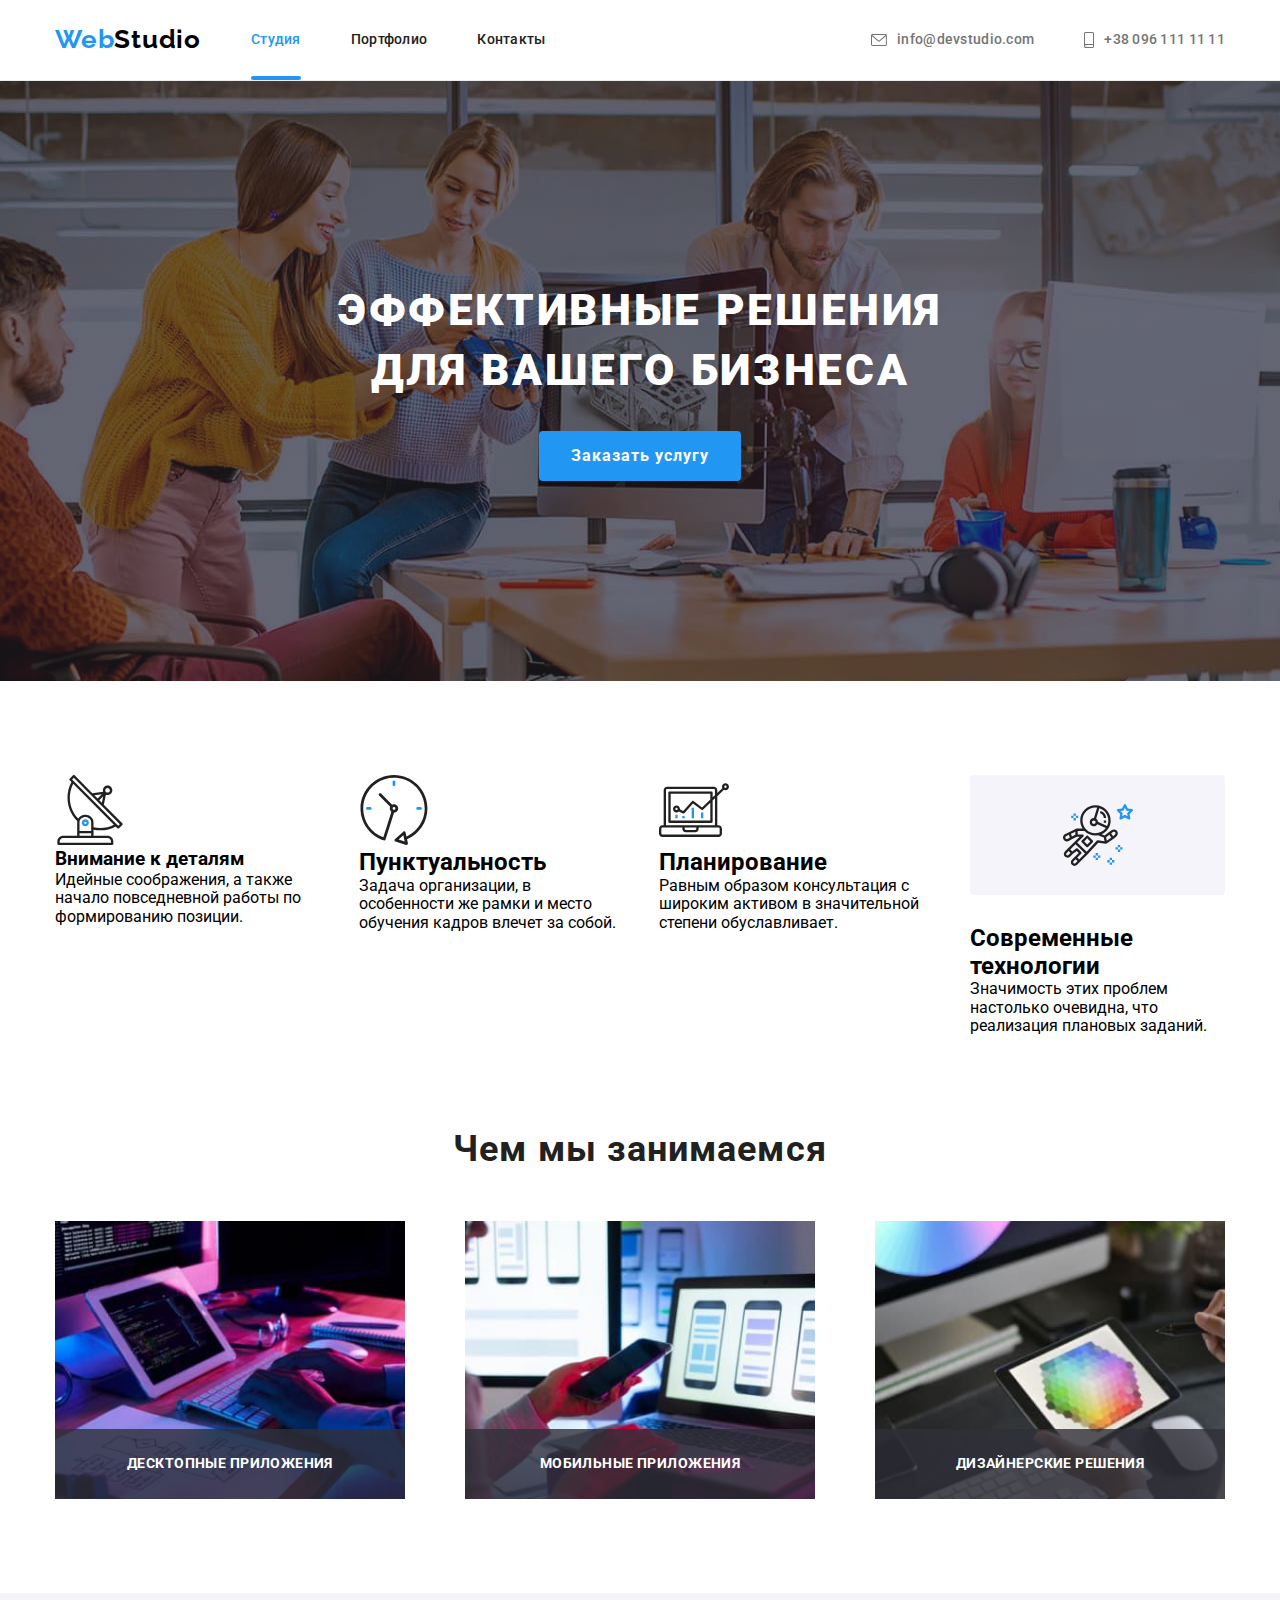
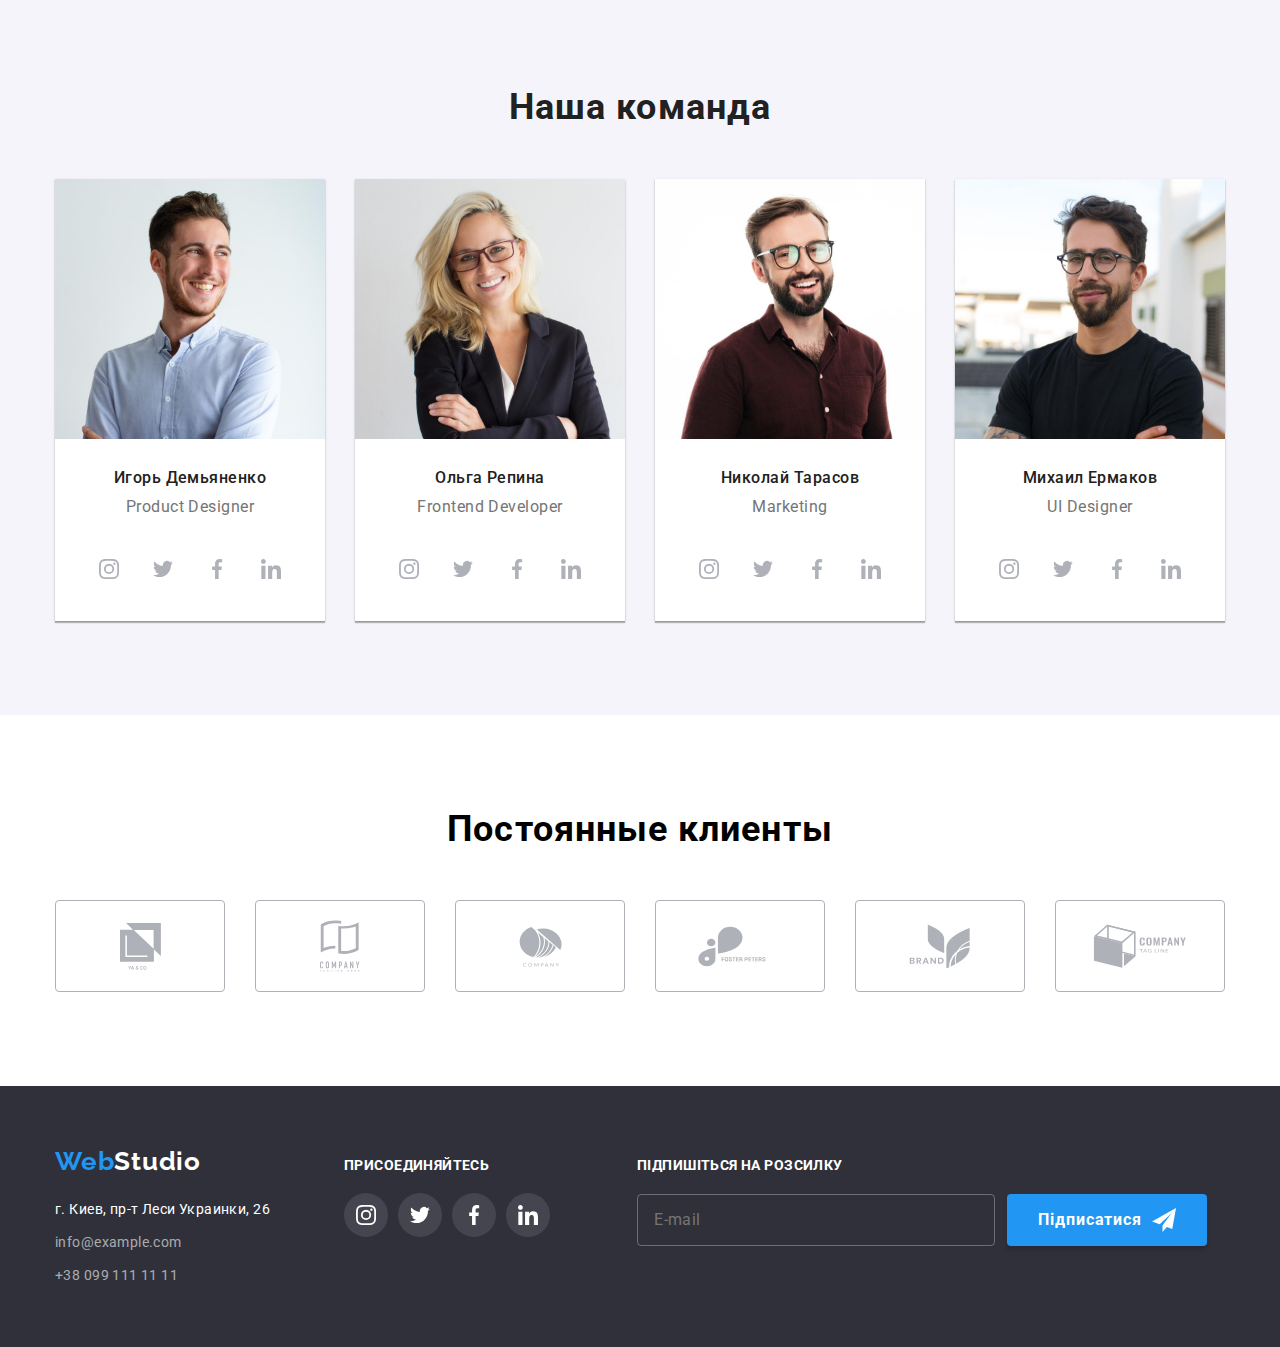
==== index.html @ a88078da "problematic work" ====
<!DOCTYPE html>
<html lang="ru">
<head>
    <meta charset="UTF-8">
    <meta http-equiv="X-UA-Compatible" content="IE=edge">
    <meta name="viewport" content="width=device-width, initial-scale=1.0">
    <title>WebStudio</title>
    <link
        rel="stylesheet"
        href="https://cdnjs.cloudflare.com/ajax/libs/animate.css/4.1.1/animate.min.css"/>
    <link href="https://unpkg.com/aos@2.3.1/dist/aos.css" rel="stylesheet">
    <link rel="stylesheet" href="./css/modern-normalize.css">
    <link rel="preconnect" href="https://fonts.googleapis.com">
    <link rel="preconnect" href="https://fonts.gstatic.com" crossorigin>
    <link href="https://fonts.googleapis.com/css2?family=Raleway:wght@700&family=Roboto:wght@400;500;700;900&display=swap" 
    rel="stylesheet">
    <link rel="stylesheet" href="./sass/main.css">
</head>
<body>
    <header class="header"> 
        <div class="container header-container">
            <nav class="navigation">
                <a class="logo navigation__logo animate__animated animate__bounce link" href="./index.html" >Web<span>Studio</span></a>
                <ul class="navigation__list list">
                    <li class="navigation__item"><a href="" class="navigation__link link current">Студия</a></li>
                    <li class="navigation__item"><a href="./portfolio.html" class="navigation__link link">Портфолио</a></li>
                    <li class="navigation__item"><a href="" class="navigation__link link">Контакты</a></li>
                </ul>
            </nav>          
                <ul class="connect header__connect list">
                    <li class="connect__mail "><a href="mailto:info@devstudio.com" class="contacts-link link"><svg class="contact-icon" width="16" height="12"><use href="./img/comp.svg#icon-email"></use></svg> info@devstudio.com</a></li>
                    <li class="connect__tel "><a href="tel:+380961111111" class="contacts-link link"><svg class="contact-icon" width="10" height="16"><use href="./img/comp.svg#icon-smart"></use></svg> +38 096 111 11 11</a></li>
                </ul>         
        </div>
    </header>
    <main>
        <section class="hero list">
            <div class="container hero-content">
                <h1 class="hero-pre-titel">Эффективные решения для вашего бизнеса</h1>
                <button type="button" class="hero-btn" data-modal-open >Заказать услугу</button>
            </div>
        </section>
        <section class="mix">
            <div class="container">
                <ul class="mix-list">
                    <li class="mix-list__item list">
                        <div class="mix-list__icon-container">
                            <svg class="mix-list__icon" width="70" height="70" >
                                <use href="./img/comp.svg#icon-antenna-1"></use>
                            </svg>
                        </div>
                        <h3 class="mix-list__titel">Внимание к деталям</h3>
                        <p class="mix-list__text"  >Идейные соображения, а также начало повседневной работы по формированию позиции.</p>
                    </li>
                    <li class="mix-list__item list">
                        <div class="mix-list__icon-container">
                            <svg class="mix-list__icon" width="70" height="70" >
                                <use href="./img/comp.svg#icon-clock"></use>
                            </svg>
                        </div>
                    <h2 class="mix-list__titel">Пунктуальность</h2>
                        <p class="mix-list__text">Задача организации, в особенности же рамки и место обучения кадров влечет за собой.</p>
                    </li>
                    <li class="mix-list__item list">
                        <div class="mix-list__icon-container">
                            <svg class="mix-list__icon" width="70" height="70" >
                                <use href="./img/comp.svg#icon-diagram"></use>
                            </svg>
                        </div>
                    <h2 class="mix-list__titel">Планирование</h2>
                        <p class="mix-list__text">Равным образом консультация с широким активом в значительной степени обуславливает.</p>
                    </li>
                    <li class="mix-list__item list">
                        <div class="pictures-icon-container">
                            <svg class="pictures-icon" width="70" height="70" >
                                <use href="./img/comp.svg#icon-astronaut"></use>
                            </svg>
                        </div>
                    <h2 class="mix-list__titel">Современные технологии</h2>
                        <p class="mix-list__text">Значимость этих проблем настолько очевидна, что реализация плановых заданий.</p>
                    </li>
                </ul>
            </div>
        </section>
            <section class="about">
                <div class="container">
                    <h2 class="about-titel">Чем мы занимаемся</h2>
                    <ul class="about-list list">
                        <li class="about-item">
                            <div class="about-top-wrap">
                                <img src="./img/box 1.jpg" 
                                alt="coding" 
                                width="370" 
                                height="294"
                                />
                                <p class="about-top-text">
                                    Десктопные приложения
                                </p>
                            </div>
                        </li>
                        <li class="about-item">
                            <div class="about-top-wrap">
                                <img src="./img/box 2.jpg" 
                                alt="coding" 
                                width="370" 
                                height="294"
                                />
                                <p class="about-top-text">
                                    Мобильные приложения
                                </p>
                            </div>
                        </li>
                        <li class="about-item">
                            <div class="about-top-wrap">
                                <img src="./img/box 3.jpg" 
                                alt="coding" 
                                width="370" 
                                height="294"
                                />
                                <p class="about-top-text">
                                    Дизайнерские решения
                                </p>
                            </div>
                        </li>
                    </ul>
                </div>
        </section>
        <section class="team">
            <div class="container">
                <h2 class="team-titel">
                    Наша команда
                </h2>
                <ul class="team-list list">
                    <li class="team-item team-box">
                        <img src="./img/img 3.jpg" 
                        alt="our team" 
                        width="270" 
                        height="260"
                        />
                        <div class="team-wrapper">
                        <h3 class="team-name">Игорь Демьяненко</h3>
                        <p class="team-profession">Product Designer</p>
                        <ul class="barbers-soc list">
                            <li class="barbers-soc-item"><a href="" class="barbers-soc-link link">
                                <svg class="barbers-soc-icon" width="20"  height="20">
                                    <use href="./img/comp.svg#icon-instagram"></use>
                                </svg>
                            </a></li>
                            <li class="barbers-soc-item"><a href="" class="barbers-soc-link link">
                                <svg class="barbers-soc-icon" width="20"  height="20">
                                    <use href="./img/comp.svg#icon-twitter"></use>
                                </svg>
                            </a></li>
                            <li class="barbers-soc-item"><a href="" class="barbers-soc-link link">
                                <svg class="barbers-soc-icon" width="20"  height="20">
                                    <use href="./img/comp.svg#icon-facebook"></use>
                                </svg>
                            </a></li>
                            <li class="barbers-soc-item"><a href="" class="barbers-soc-link link">
                                <svg class="barbers-soc-icon" width="20"  height="20">
                                    <use href="./img/comp.svg#icon-linkedin"></use>
                                </svg>
                            </a></li>
                        </ul>
                        </div>
                    </li>
                    <li class="team-item team-box ">
                        <img src="./img/img 4.jpg" 
                        alt="our team" 
                        width="270" 
                        height="260"
                        />
                        <div class="team-wrapper">
                        <h3 class="team-name">Ольга Репина</h3>
                        <p class="team-profession">Frontend Developer</p> 
                        <ul class="barbers-soc list">
                            <li class="barbers-soc-item"><a href="" class="barbers-soc-link link">
                                <svg class="barbers-soc-icon" width="20"  height="20">
                                    <use href="./img/comp.svg#icon-instagram"></use>
                                </svg>
                            </a></li>
                            <li class="barbers-soc-item"><a href="" class="barbers-soc-link link">
                                <svg class="barbers-soc-icon" width="20"  height="20">
                                    <use href="./img/comp.svg#icon-twitter"></use>
                                </svg>
                            </a></li>
                            <li class="barbers-soc-item"><a href="" class="barbers-soc-link link">
                                <svg class="barbers-soc-icon" width="20"  height="20">
                                    <use href="./img/comp.svg#icon-facebook"></use>
                                </svg>
                            </a></li>
                            <li class="barbers-soc-item"><a href="" class="barbers-soc-link link">
                                <svg class="barbers-soc-icon" width="20"  height="20">
                                    <use href="./img/comp.svg#icon-linkedin"></use>
                                </svg>
                            </a></li>
                        </ul>
                        </div>
                    </li>
                    <li class="team-item team-box">
                        <img src="./img/img 5.jpg" 
                        alt="our team" 
                        width="270" 
                        height="260"
                        />
                        <div class="team-wrapper">
                        <h3 class="team-name">Николай Тарасов</h3>
                        <p class="team-profession">Marketing</p>
                        <ul class="barbers-soc list">
                            <li class="barbers-soc-item"><a href="" class="barbers-soc-link link">
                                <svg class="barbers-soc-icon" width="20"  height="20">
                                    <use href="./img/comp.svg#icon-instagram"></use>
                                </svg>
                            </a></li>
                            <li class="barbers-soc-item"><a href="" class="barbers-soc-link link">
                                <svg class="barbers-soc-icon" width="20"  height="20">
                                    <use href="./img/comp.svg#icon-twitter"></use>
                                </svg>
                            </a></li>
                            <li class="barbers-soc-item"><a href="" class="barbers-soc-link link">
                                <svg class="barbers-soc-icon" width="20"  height="20">
                                    <use href="./img/comp.svg#icon-facebook"></use>
                                </svg>
                            </a></li>
                            <li class="barbers-soc-item"><a href="" class="barbers-soc-link link">
                                <svg class="barbers-soc-icon" width="20"  height="20">
                                    <use href="./img/comp.svg#icon-linkedin"></use>
                                </svg>
                            </a></li>
                        </ul>
                        </div>
                    </li>
                    <li class="team-item team-box">
                        <img src="./img/img 6.jpg" 
                        alt="our team" 
                        width="270" 
                        height="260"
                        />
                        <div class="team-wrapper">
                        <h3 class="team-name">Михаил Ермаков</h3>
                        <p class="team-profession">UI Designer</p>
                        <ul class="barbers-soc list">
                            <li class="barbers-soc-item"><a href="" class="barbers-soc-link link">
                                <svg class="barbers-soc-icon" width="20"  height="20">
                                    <use href="./img/comp.svg#icon-instagram"></use>
                                </svg>
                            </a></li>
                            <li class="barbers-soc-item"><a href="" class="barbers-soc-link link">
                                <svg class="barbers-soc-icon" width="20"  height="20">
                                    <use href="./img/comp.svg#icon-twitter"></use>
                                </svg>
                            </a></li>
                            <li class="barbers-soc-item"><a href="" class="barbers-soc-link link">
                                <svg class="barbers-soc-icon" width="20"  height="20">
                                    <use href="./img/comp.svg#icon-facebook"></use>
                                </svg>
                            </a></li>
                            <li class="barbers-soc-item"><a href="" class="barbers-soc-link link">
                                <svg class="barbers-soc-icon" width="20"  height="20">
                                    <use href="./img/comp.svg#icon-linkedin"></use>
                                </svg>
                            </a></li>
                        </ul>
                        </div>
                    </li>
                </ul>
            </div>
        </section>
        <section class="clients">
            <div class="container">
                <h2 class="clients-title">Постоянные клиенты</h2>
                <ul class="clients-list list">
                    <li class="clients-item">
                        <a class="clients-link" href="" target="_blank" rel="noopener noreferrer">
                            <svg class="clients-icon" width="41" height="47">
                                <use href="./img/comp.svg#icon-group-1"></use>
                            </svg>
                        </a>
                    </li>
                    <li class="clients-item">
                        <a class="clients-link" href="" target="_blank" rel="noopener noreferrer">
                            <svg class="clients-icon" width="40" height="52">
                                <use href="./img/comp.svg#icon-group-2"></use>
                            </svg>
                        </a>
                    </li>
                    <li class="clients-item">
                        <a class="clients-link" href="" target="_blank" rel="noopener noreferrer">
                            <svg class="clients-icon" width="43" height="41">
                                <use href="./img/comp.svg#icon-group-3"></use>
                            </svg>
                        </a>
                    </li>
                    <li class="clients-item">
                        <a class="clients-link" href="" target="_blank" rel="noopener noreferrer">
                            <svg class="clients-icon" width="84" height="41">
                                <use href="./img/comp.svg#icon-group-4"></use>
                            </svg>
                        </a>
                    </li>
                    <li class="clients-item">
                        <a class="clients-link" href="" target="_blank" rel="noopener noreferrer">
                            <svg class="clients-icon" width="62" height="45">
                                <use href="./img/comp.svg#icon-group-5"></use>
                            </svg>
                        </a>
                    </li>
                    <li class="clients-item">
                        <a class="clients-link" href="" target="_blank" rel="noopener noreferrer">
                            <svg class="clients-icon" width="94" height="44">
                                <use href="./img/comp.svg#icon-group-6"></use>
                            </svg>
                        </a>
                    </li>
                </ul>
            </div>
        </section>
    </main>
    <footer class="contacts">
        <div class="container">
            <div class="container-footer">
                <a class="conacts-logo link"href="./index.html">Web<span>Studio</span></a>
                <address class="conacts-address">
                <ul class="conacts-list list">
                    <li class="conacts-item"><a class="conacts-map link" href="https://goo.gl/maps/7Z6SzXxGidv5f7zo6" target="_blank" rel="noopener noreferrer nofollow">г. Киев, пр-т Леси Украинки, 26</a></li>
                    <li class="conacts-item"><a class="mail-link link" href="mailto:info@example.com">info@example.com</a></li>
                    <li class="conacts-item"><a class="tel-link link" href="tel:+380991111111">+38 099 111 11 11</a></li>
                </ul>
            </div>
            </address>
                <div class="container-footer">
                    <h3 class="footer-titel" >присоединяйтесь</h3>
                    <ul class="barbers-soc list">
                        <li class="barbers-soc-item"><a href="" class="footer-soc-link link">
                            <svg class="footer-soc-icon" width="20"  height="20">
                                <use href="./img/comp.svg#icon-instagram"></use>
                            </svg>
                        </a></li>
                        <li class="barbers-soc-item"><a href="" class="footer-soc-link link">
                            <svg class="footer-soc-icon" width="20"  height="20">
                                <use href="./img/comp.svg#icon-twitter"></use>
                            </svg>
                        </a></li>
                        <li class="barbers-soc-item"><a href="" class="footer-soc-link link">
                            <svg class="footer-soc-icon" width="20"  height="20">
                                <use href="./img/comp.svg#icon-facebook"></use>
                            </svg>
                        </a></li>
                        <li class="barbers-soc-item"><a href="" class="footer-soc-link link">
                            <svg class="footer-soc-icon" width="20"  height="20">
                                <use href="./img/comp.svg#icon-linkedin"></use>
                            </svg>
                        </a></li>
                    </ul>
                </div>
                <div class="footer-container-subscribe">
                    <p class="footer-subscribe-title">Підпишіться на розсилку</p>
                    <form class="email-form">
                        <input type="email" name="email" class="email-form-input" placeholder="E-mail" required/>
                        <button type="submit" class="email-form-btn btn">Підписатися
                            <svg class="form-btn-icon" width="24" height="24">
                                <use href="./img/comp.svg#icon-send-1"></use>
                            </svg>
                        </button>
                    </form>
                </div>
        </div>
    </footer>
    <div class="backdrop list is-hidden" data-modal>
        <div class="modal">
            <button type="button" class="modal-button-close" data-modal-close>
                    <svg class="modal-button-icon" width="11"  height="11">
                        <use href="./img/comp.svg#icon-vector"></use>
                    </svg>
                </a>
            </button>
            <p class="modal-title">Оставьте свои данные, мы вам перезвоним</p>
            <form class="modal-form">
                <div class="modal-field">
                    <label class="modal-label" for="user-name">Имя</label> 
                        <div class="modal-input-wrap">
                            <input type="text" class="modal-input t" name="user-name" id="user-name" placeholder="Введите Имя*" required value="" title="Введите Имя">
                            <svg class="modal-input-icon" width="18" height="18">
                                <use href="./img/comp.svg#icon-person-1"></use>
                            </svg>
                        </div>
                </div>
                <div class="modal-field">
                    <label class="modal-label" for="user-tel">Телефон</label> 
                        <div class="modal-input-wrap">
                            <input type="tel" class="modal-input" name="user-tel" id="user-tel" placeholder="380 (98) 111 11 98" required value="" title="380 (98) 111 11 98">
                            <svg class="modal-input-icon" width="18" height="18">
                                <use href="./img/comp.svg#icon-phone-1"></use>
                            </svg>
                        </div>
                </div>                 
                <div class="modal-field">
                    <label class="modal-label"for="user-email">Почта</label> 
                        <div class="modal-input-wrap">
                            <input type="email" class="modal-input" name="user-email" id="user-email" placeholder="willem@mail.com" value="" title="wileem@mail.com">
                            <svg class="modal-input-icon" width="18" height="18">
                                <use href="./img/comp.svg#icon-email-1"></use>
                            </svg>
                        </div> 
                </div>
                <div class="modal-field">
                    <label class="modal-label" for="user-text">Коментарий</label>
                    <textarea class="modal-text" name="user-text" id="user-text" placeholder="Введите текст"></textarea>
                </div>
                <div class="modal-fi">
                    <input type="checkbox" 
                    name="policy" 
                    id="policy" 
                    class="modal-check visually-hidden" 
                    value="true">
                    <label for="policy" 
                    class="check-text">
                    <span class="modal-check-text">
                        <svg class="modal-check-icon" width="18" height="15">
                            <use href="./img/comp.svg#icon-vector-icon"></use>
                        </svg>
                    </span>Погоджуюся з розсилкою та приймаю&nbsp;<a href="" class="modal-agreement" target="_blank" rel="noopener noreferrer" aria-label="policy"> Умови договору</a>
                    </label>
                </div>
                <button type="submit" class="modal-btn">Відправити</button> 
            </form>
        </div>
    </div>
    <script src="./js/modal.js"></script>
</body>
</html>
---- sass/main.css ----
:root {
  --first-titel-color: #212121;
  --second-titel-color: #757575;
  --third-titel-color:#FFFFFF;
  --accent-color: #2196f3;
  --main-page-color: #212121;
  --light: #f5f4fa;
}

a,
p,
h1,
h2,
h3,
h4,
h5,
h6,
ul {
  margin: 0;
  padding-left: 0;
}

address {
  font-style: normal;
}

a {
  color: currentColor;
}

button {
  cursor: pointer;
}

img {
  display: block;
  max-width: 100%;
  height: auto;
}

.visually-hidden {
  position: absolute;
  width: 1px;
  height: 1px;
  margin: -1px;
  border: 0;
  padding: 0;
  white-space: nowrap;
  -webkit-clip-path: inset(100%);
          clip-path: inset(100%);
  clip: rect(0 0 0 0);
  overflow: hidden;
}

body {
  margin: 0;
  font-family: "Roboto", sans-serif;
}

.list {
  list-style: none;
}

.link {
  text-decoration: none;
}

.container {
  max-width: 1200px;
  margin-left: auto;
  margin-right: auto;
  padding-left: 15px;
  padding-right: 15px;
}

.header {
  padding-top: 24px;
  padding-bottom: 25px;
  border-bottom: 1px solid #ececec;
}
.header > .container {
  display: flex;
  align-items: center;
}

.navigation {
  display: flex;
  align-items: center;
}
.navigation__item:not(:last-child) {
  margin-right: 50px;
}
.navigation__link {
  display: block;
  font-weight: 500;
  font-size: 14px;
  line-height: 1.14;
  letter-spacing: 0.02em;
  color: var(--first-titel-color);
  transition-property: color;
  transition-duration: 250ms;
  transition-timing-function: cubic-bezier(0.4, 0, 0.2, 1);
}
.navigation__link:hover, .navigation__link:focus {
  color: var(--accent-color);
}
.navigation__list {
  display: flex;
  align-items: center;
}
.navigation__logo {
  margin-right: 93px;
  font-family: "Raleway";
  font-weight: 700;
  font-size: 26px;
  line-height: 1.2;
  letter-spacing: 0.03em;
  margin-right: 50px;
  color: #2196f3;
}
.navigation span {
  color: #000000;
}

.connect {
  margin-left: auto;
  display: flex;
  align-items: center;
  gap: 50px;
}

.connect__tel {
  font-weight: 500;
  font-size: 14px;
  line-height: 1.14;
  letter-spacing: 0.02em;
  color: var(--second-titel-color);
  transition: background-color 250ms cubic-bezier(0.4, 0, 0.2, 1), color 250ms cubic-bezier(0.4, 0, 0.2, 1);
}
.connect__tel:hover, .connect__tel:focus {
  color: var(--accent-color);
}

.connect__mail {
  font-family: "Roboto";
  font-style: normal;
  font-weight: 500;
  font-size: 14px;
  line-height: 1.14;
  letter-spacing: 0.02em;
  color: var(--second-titel-color);
  transition: background-color 250ms cubic-bezier(0.4, 0, 0.2, 1), color 250ms cubic-bezier(0.4, 0, 0.2, 1);
}
.connect__mail:hover, .connect__mail:focus {
  color: var(--accent-color);
}

.current {
  position: relative;
  color: var(--accent-color);
}
.current::after {
  display: block;
  position: absolute;
  content: "";
  width: 100%;
  height: 4px;
  border-radius: 3px;
  left: 0;
  background-color: #2196F3;
  bottom: -32px;
}

.contacts-link {
  font-size: 14px;
  line-height: 1.14;
  letter-spacing: 0.02em;
  color: var(--secondary-page-color);
  display: flex;
  align-items: center;
  transition-property: color;
  transition-duration: 250ms;
  transition-timing-function: cubic-bezier(0.4, 0, 0.2, 1);
}
.contacts-link:hover, .contacts-link:focus {
  color: var(--accent-color);
}

.contact-icon {
  fill: currentColor;
  margin-right: 10px;
  background-position: center;
}

.hero {
  background-color: #2F303A;
  padding: 200px 0;
  background-image: linear-gradient(rgba(47, 48, 58, 0.4), rgba(47, 48, 58, 0.4)), url(../img/Img-hero-con.jpg);
  background-repeat: no-repeat;
  background-position: center;
  background-size: cover;
}
.hero-content {
  text-align: center;
  margin-left: auto;
  margin-right: auto;
}
.hero-pre-titel {
  font-family: "Roboto", sans-serif;
  font-weight: 900;
  font-size: 44px;
  line-height: 1.36;
  letter-spacing: 0.06em;
  text-align: center;
  margin-left: auto;
  margin-right: auto;
  text-transform: uppercase;
  margin-bottom: 30px;
  max-width: 696px;
  color: #FFFFFF;
}

.hero-btn {
  min-width: 200px;
  min-height: 50px;
  padding: 10px 32px;
  font-family: var(--main-font);
  font-weight: 700;
  font-size: 16px;
  line-height: 1.88;
  letter-spacing: 0.06em;
  cursor: pointer;
  color: #ffffff;
  background-color: var(--accent-color);
  border: none;
  box-shadow: 0px 4px 4px rgba(0, 0, 0, 0.15);
  border-radius: 4px;
}
.hero-btn:hover, .hero-btn:focus {
  background-color: #188ce8;
  border: none;
}

.mix {
  padding-top: 94px;
  padding-bottom: 94px;
}
.mix-item {
  width: 270px;
}
.mix-item:last-child {
  margin-right: 0;
}
.mix-list {
  display: flex;
  gap: 30px;
}
.mix-titel {
  font-weight: 700;
  font-size: 14px;
  line-height: 1.14;
  letter-spacing: 0.03em;
  text-transform: uppercase;
  margin-bottom: 10px;
  color: #212121;
}
.mix-text {
  font-weight: 400;
  font-size: 14px;
  line-height: 1.71;
  letter-spacing: 0.03em;
  color: #757575;
}

.pictures-icon-container {
  display: flex;
  height: 120px;
  margin-bottom: 30px;
  align-items: center;
  justify-content: center;
  border-radius: 4px;
  background-color: var(--light);
}

.about {
  padding-top: 0px;
  padding-bottom: 94px;
}
.about-titel {
  font-family: "Roboto", sans-serif;
  font-weight: 700;
  font-size: 36px;
  line-height: 1.16;
  text-align: center;
  letter-spacing: 0.03em;
  margin-top: 0px;
  margin-bottom: 50px;
  color: #212121;
}
.about-list {
  display: flex;
  gap: 30px;
}
.about-item {
  margin-right: 30px;
}
.about-item:last-child {
  margin-right: 0;
}
.about-top-wrap {
  position: relative;
}
.about-top-text {
  position: absolute;
  bottom: 0;
  left: 0;
  width: 100%;
  height: 70px;
  font-weight: 700;
  font-size: 14px;
  line-height: 1.14;
  text-align: center;
  letter-spacing: 0.03em;
  text-transform: uppercase;
  color: #ffffff;
  background: rgba(47, 48, 58, 0.8);
  display: flex;
  align-items: center;
  justify-content: center;
}

.team {
  padding-top: 94px;
  padding-bottom: 94px;
  background-color: #F5F4FA;
}
.team-box {
  box-sizing: border-box;
  background-color: #ffffff;
  box-shadow: 0px 1px 3px rgba(0, 0, 0, 0.12), 0px 1px 1px rgba(0, 0, 0, 0.14), 0px 2px 1px rgba(0, 0, 0, 0.2);
  border-radius: 0px 0px 4px 4px;
}
.team-titel {
  font-family: "Roboto", sans-serif;
  font-weight: 700;
  font-size: 36px;
  line-height: 1.16;
  text-align: center;
  letter-spacing: 0.03em;
  margin-top: 0px;
  margin-bottom: 50px;
  color: #212121;
}
.team-wrapper {
  padding-top: 30px;
  padding-bottom: 30px;
}
.team-name {
  font-weight: 500;
  font-size: 16px;
  line-height: 1.18;
  text-align: center;
  letter-spacing: 0.03em;
  margin-bottom: 10px;
  color: #212121;
}
.team-profession {
  font-size: 16px;
  line-height: 1.18;
  text-align: center;
  letter-spacing: 0.03em;
  margin-bottom: 30px;
  margin-top: 10px;
  color: #757575;
}
.team-list {
  display: flex;
  -moz-column-gap: 30px;
       column-gap: 30px;
}
.team-item {
  width: calc((100% - 60px) / 3);
  border-radius: 0 0 0 0;
  background-color: #ffffff;
  width: 270px;
}

.barbers-soc {
  display: flex;
  justify-content: center;
  gap: 10px;
}
.barbers-soc-link {
  width: 44px;
  height: 44px;
  border-radius: 50%;
  background-color: #FFFFFF;
  display: flex;
  align-items: center;
  justify-content: center;
  transition: background-color 250ms cubic-bezier(0.4, 0, 0.2, 1), color 250ms cubic-bezier(0.4, 0, 0.2, 1);
}
.barbers-soc-icon {
  fill: #AFB1B8;
  transition-property: fill;
  transition-duration: 250ms;
  transition-timing-function: cubic-bezier(0.4, 0, 0.2, 1);
}
.barbers-soc-link:hover {
  background-color: #2196F3;
}
.barbers-soc-link:hover:hover .barbers-soc-icon {
  fill: #FFFFFF;
  transition: background-color 250ms cubic-bezier(0.4, 0, 0.2, 1);
}
.barbers-soc-item {
  width: 170px;
  height: 92px;
}
.barbers-soc-item {
  width: 44px;
  height: 44px;
}

.hero-two {
  padding-top: 94px;
  padding-bottom: 94px;
}
.hero-two-list {
  display: flex;
  flex-wrap: wrap;
  gap: 30px;
  padding-bottom: 0px;
}
.hero-two-item {
  width: calc((100% - 60px) / 3);
  width: 370px;
}
.hero-two-item:hover .hero-two-item-top-text {
  transform: translateY(0%);
}
.hero-two-wap {
  position: relative;
  overflow: hidden;
}
.hero-two-link {
  display: block;
  transition-property: box-shadow;
  transition-duration: 250ms;
  transition-timing-function: cubic-bezier(0.4, 0, 0.2, 1);
}
.hero-two-link:hover, .hero-two-link:focus {
  box-shadow: 0px 1px 1px rgba(0, 0, 0, 0.12), 0px 4px 4px rgba(0, 0, 0, 0.06), 1px 4px 6px rgba(0, 0, 0, 0.16);
}
.hero-two-link:hover .hero-two-wan {
  transform: translateY(0);
  opacity: 1;
}
.hero-two-wan {
  position: absolute;
  background: rgba(33, 150, 243, 0.9);
  right: 0;
  top: 0;
  padding-top: 63px;
  padding-right: 24px;
  padding-bottom: 63px;
  padding-left: 24px;
  width: 100%;
  height: 100%;
  transform: translateY(101%);
  transition: transform 250ms cubic-bezier(0.4, 0, 0.2, 1);
}
.hero-two-top-text {
  text-align: left;
  font-size: 18px;
  line-height: 1.6;
  letter-spacing: 0.03em;
  color: #ffffff;
}
.hero-two-btn {
  padding-left: 22px;
  padding-right: 22px;
  padding-top: 6px;
  padding-bottom: 6px;
  font-family: var(--main-font);
  color: var(--main-page-color);
  font-weight: 500;
  font-size: 16px;
  line-height: 1.6;
  letter-spacing: 0.03em;
  text-align: center;
  background-color: var(--light);
  cursor: pointer;
  border: none;
  border-radius: 4px;
  transition-property: color, background-color, box-shadow;
  transition-duration: 250ms;
  transition-timing-function: cubic-bezier(0.4, 0, 0.2, 1);
}
.hero-two-btn:hover, .hero-two-btn:focus {
  color: #ffffff;
  background-color: var(--accent-color);
  box-shadow: 0px 3px 1px rgba(0, 0, 0, 0.1), 0px 1px 2px rgba(0, 0, 0, 0.08), 0px 2px 2px rgba(0, 0, 0, 0.12);
}
.hero-two-w {
  padding: 20px 24px 20px 24px;
  border-left: 24px;
  border-right: 24px;
  border-bottom: 20px;
  border: 1px solid #eeeeee;
  border-top: none;
}
.hero-two-title {
  font-weight: 700;
  font-size: 18px;
  line-height: 2;
  letter-spacing: 0.06em;
  margin-bottom: 9px;
  color: #212121;
}
.hero-two-text {
  font-weight: 400;
  font-size: 16px;
  line-height: 1.875;
  letter-spacing: 0.03em;
  color: #757575;
}

.hero-menu-list {
  display: flex;
  gap: 8px;
  justify-content: center;
  margin-bottom: 50px;
}

.portfolio-filter-item {
  margin-right: 8px;
}
.portfolio-filter-item:last-child {
  margin-right: 0;
}

.current-top {
  color: #ffffff;
  background-color: var(--accent-color);
  box-shadow: 0px 3px 1px rgba(0, 0, 0, 0.1), 0px 1px 2px rgba(0, 0, 0, 0.08), 0px 2px 2px rgba(0, 0, 0, 0.12);
}

.clients {
  padding-top: 94px;
  padding-bottom: 94px;
}
.clients-title {
  margin-bottom: 50px;
  font-weight: 700;
  font-size: 36px;
  line-height: 1.16;
  letter-spacing: 0.03em;
  text-align: center;
}
.clients-list {
  display: flex;
  justify-content: center;
}
.clients-item {
  width: 170px;
  height: 92px;
}
.clients-item:not(:last-child) {
  margin-right: 30px;
}
.clients-link {
  display: flex;
  height: 100%;
  align-items: center;
  justify-content: center;
  color: #AFB1B8;
  border: 1px solid #AFB1B8;
  border-radius: 4px;
  transition-property: color, border-color;
  transition-duration: 250ms;
  transition-timing-function: cubic-bezier(0.4, 0, 0.2, 1);
}
.clients-link:hover, .clients-link:focus {
  color: var(--accent-color);
  border-color: var(--accent-color);
}
.clients-icon {
  fill: currentColor;
}

.contacts {
  background-color: #2f303a;
  padding-top: 60px;
  padding-bottom: 60px;
}
.contacts span {
  color: #ffffff;
}

.container-footer {
  display: inline-grid;
  align-items: baseline;
}
.container-footer:not(:last-child) {
  margin-right: 70px;
}

.conacts-address {
  font-style: normal;
}
.conacts-logo {
  font-family: "Raleway";
  font-weight: 700;
  font-size: 26px;
  line-height: 1.19;
  letter-spacing: 0.03em;
  margin-bottom: 20px;
  display: inline-block;
  color: #2196f3;
}
.conacts-list {
  font-style: normal;
}
.conacts-item:not(:last-child) {
  margin-bottom: 9px;
}
.conacts-map {
  font-weight: 400;
  font-size: 14px;
  line-height: 1.7142857143;
  letter-spacing: 0.03em;
  color: #ffffff;
  transition-property: color;
  transition-duration: 250ms;
  transition-timing-function: cubic-bezier(0.4, 0, 0.2, 1);
  margin-bottom: 9px;
}
.conacts-map:hover, .conacts-map:focus {
  color: var(--accent-color);
}

.mail-link {
  font-weight: 400;
  font-size: 14px;
  line-height: 1.7142857143;
  letter-spacing: 0.03em;
  color: rgba(255, 255, 255, 0.6);
  transition-property: color;
  transition-duration: 250ms;
  transition-timing-function: cubic-bezier(0.4, 0, 0.2, 1);
  margin-bottom: 9px;
}
.mail-link:hover, .mail-link:focus {
  color: var(--accent-color);
}

.tel-link {
  font-weight: 400;
  font-size: 14px;
  line-height: 1.7142857143;
  letter-spacing: 0.03em;
  color: rgba(255, 255, 255, 0.6);
  transition-property: color;
  transition-duration: 250ms;
  transition-timing-function: cubic-bezier(0.4, 0, 0.2, 1);
}
.tel-link:hover, .tel-link:focus {
  color: var(--accent-color);
}
.tel-link {
  margin-bottom: 0px;
}

.footer-titel {
  font-family: "Roboto", sans-serif;
  margin-top: 0;
  margin-bottom: 20px;
  font-weight: 700;
  font-size: 14px;
  line-height: 16px;
  letter-spacing: 0.03em;
  text-transform: uppercase;
  color: #ffffff;
}

.footer-soc-link {
  display: flex;
  align-items: center;
  justify-content: center;
  height: 100%;
  color: #ffffff;
  background-color: rgba(255, 255, 255, 0.1);
  border-radius: 50%;
  transition-property: background-color;
  transition-duration: 250ms;
  transition-timing-function: cubic-bezier(0.4, 0, 0.2, 1);
}
.footer-soc-link:hover {
  background-color: #2196F3;
}
.footer-soc-link:hover .barbers-soc-icon {
  fill: #FFFFFF;
}

.footer-soc-icon {
  fill: #ffffff;
}

.footer-container-subscribe {
  margin-left: auto;
  display: inline-grid;
  margin-left: 13px;
}

.footer-subscribe-title {
  margin-bottom: 20px;
  font-weight: 700;
  font-size: 14px;
  line-height: 1.14;
  letter-spacing: 0.03em;
  text-transform: uppercase;
  color: #ffffff;
}

.email-form {
  display: flex;
}

.email-form-input {
  margin-right: 12px;
  padding: 15px 16px;
  min-width: 358px;
  background-color: transparent;
  border: 1px solid rgba(255, 255, 255, 0.3);
  border-radius: 4px;
  font-size: 16px;
  line-height: 1.25;
  letter-spacing: 0.03em;
  color: rgba(255, 255, 255, 0.9);
  outline: transparent;
}

.email-form-btn {
  display: flex;
  justify-content: center;
  align-items: center;
}

.form-btn-icon {
  fill: #ffffff;
  margin-left: 10px;
}

.btn {
  min-width: 200px;
  min-height: 50px;
  padding: 10px 28px;
  font-family: var(--main-font);
  font-weight: 700;
  font-size: 16px;
  line-height: 1.88;
  letter-spacing: 0.06em;
  cursor: pointer;
  color: #ffffff;
  background-color: var(--accent-color);
  border: none;
  box-shadow: 0px 4px 4px rgba(0, 0, 0, 0.15);
  border-radius: 4px;
  transition-property: background-color;
  transition-duration: 250ms;
  transition-timing-function: cubic-bezier(0.4, 0, 0.2, 1);
}
.btn:hover, .btn:focus {
  background-color: #188ce8;
  border: none;
}

.modal {
  position: absolute;
  top: 50%;
  left: 50%;
  transform: translate(-50%, -50%) scale(1);
  width: 528px;
  min-height: 581px;
  padding: 40px;
  border-radius: 4px;
  box-shadow: 0px 1px 3px rgba(0, 0, 0, 0.12), 0px 1px 1px rgba(0, 0, 0, 0.14), 0px 2px 1px rgba(0, 0, 0, 0.2);
  background: #ffffff;
  transition: opacity 250ms cubic-bezier(0.4, 0, 0.2, 1), transform 250ms cubic-bezier(0.4, 0, 0.2, 1);
}
.modal-title {
  font-weight: 700;
  font-size: 20px;
  line-height: 1.15;
  text-align: center;
  letter-spacing: 0.03em;
  margin-bottom: 12px;
  color: #212121;
}
.modal-field {
  margin-bottom: 20px;
}
.modal-fi {
  margin-bottom: 30px;
}
.modal-label {
  display: block;
  margin-bottom: 4px;
  font-weight: 400;
  font-size: 12px;
  line-height: 1.17;
  letter-spacing: 0.01em;
  color: #757575;
}
.modal-input {
  width: 100%;
  height: 40px;
  border: 1px solid rgba(33, 33, 33, 0.2);
  border-radius: 4px;
  padding-left: 42px;
  color: var(--main-page-color);
  outline: transparent;
  transition: border-color 250ms cubic-bezier(0.4, 0, 0.2, 1), transform 250ms cubic-bezier(0.4, 0, 0.2, 1);
}
.modal-input::-moz-placeholder, .modal-input .modal-text::-moz-placeholder {
  font-weight: 400;
  font-size: 12px;
  line-height: 1.17;
  letter-spacing: 0.01em;
  color: rgba(117, 117, 117, 0.5);
}
.modal-input:-ms-input-placeholder, .modal-input .modal-text:-ms-input-placeholder {
  font-weight: 400;
  font-size: 12px;
  line-height: 1.17;
  letter-spacing: 0.01em;
  color: rgba(117, 117, 117, 0.5);
}
.modal-input::placeholder, .modal-input .modal-text::placeholder {
  font-weight: 400;
  font-size: 12px;
  line-height: 1.17;
  letter-spacing: 0.01em;
  color: rgba(117, 117, 117, 0.5);
}
.modal-input:focus, .modal-input .modal-text:focus {
  border-color: var(--accent-color);
}
.modal-input:focus + .modal-input-icon {
  fill: var(--accent-color);
}
.modal-input-wrap {
  position: relative;
}
.modal-input-icon {
  position: absolute;
  left: 0;
  top: 50%;
  transform: translateY(-50%);
  margin-left: 15px;
  transition: fill 250ms cubic-bezier(0.4, 0, 0.2, 1), transform 250ms cubic-bezier(0.4, 0, 0.2, 1);
}
.modal-text {
  width: 100%;
  height: 120px;
  border: 1px solid rgba(33, 33, 33, 0.2);
  border-radius: 4px;
  padding: 12px 16px;
  resize: none;
  display: block;
  outline: transparent;
  transition: border-color 250ms cubic-bezier(0.4, 0, 0.2, 1), transform 250ms cubic-bezier(0.4, 0, 0.2, 1);
}
.modal-check-icon {
  fill: transparent;
  transition: fill 250ms cubic-bezier(0.4, 0, 0.2, 1), transform 250ms cubic-bezier(0.4, 0, 0.2, 1);
}
.modal-check:checked + .check-text span {
  background-color: var(--accent-color);
  border: none;
}
.modal-check:checked + .check-text .modal-check-icon {
  fill: #ffffff;
}
.modal-agreement {
  color: var(--accent-color);
}
.modal-btn {
  display: block;
  margin: 0 auto;
  min-width: 200px;
  min-height: 50px;
  padding: 10px 52px;
  font-family: var(--main-font);
  font-weight: 700;
  font-size: 16px;
  line-height: 1.88;
  letter-spacing: 0.06em;
  cursor: pointer;
  color: #ffffff;
  background-color: var(--accent-color);
  border: none;
  box-shadow: 0px 4px 4px rgba(0, 0, 0, 0.15);
  border-radius: 4px;
  transition-property: background-color;
  transition-duration: 250ms;
  transition-timing-function: cubic-bezier(0.4, 0, 0.2, 1);
}
.modal-btn:hover, .modal-btn:focus {
  background-color: #188ce8;
  border: none;
}
.modal-button-close {
  position: absolute;
  top: 8px;
  right: 8px;
  padding: 0;
  width: 30px;
  height: 30px;
  border-radius: 50%;
  display: flex;
  justify-content: center;
  align-items: center;
  background: #ffffff;
  border: 1px solid rgba(0, 0, 0, 0.1);
  cursor: pointer;
  transition-property: fill, border-color;
  transition-duration: 250ms;
  transition-timing-function: cubic-bezier(0.4, 0, 0.2, 1);
}
.modal-button-close:hover, .modal-button-close:focus {
  fill: var(--accent-color);
  border-color: var(--accent-color);
}
.modal-button-close {
  color: currentColor;
}

.backdrop.is-hidden .modal {
  opacity: 0;
  transform: translate(-50%, -50%) scale(0);
}

.is-hidden {
  opacity: 0;
  visibility: hidden;
  pointer-events: none;
}

.check-text {
  display: flex;
  align-items: center;
  font-weight: 400;
  font-size: 14px;
  line-height: 2;
  letter-spacing: 0.03em;
  color: #757575;
  justify-content: center;
}
.check-text span {
  display: flex;
  align-items: center;
  justify-content: center;
  width: 15px;
  height: 16px;
  border: 2px solid var(--main-page-color);
  border-radius: 2px;
  margin-right: 8.38px;
  transition: background-color 250ms cubic-bezier(0.4, 0, 0.2, 1), transform 250ms cubic-bezier(0.4, 0, 0.2, 1);
}

.is-hidden {
  opacity: 0;
  visibility: hidden;
  pointer-events: none;
}/*# sourceMappingURL=main.css.map */
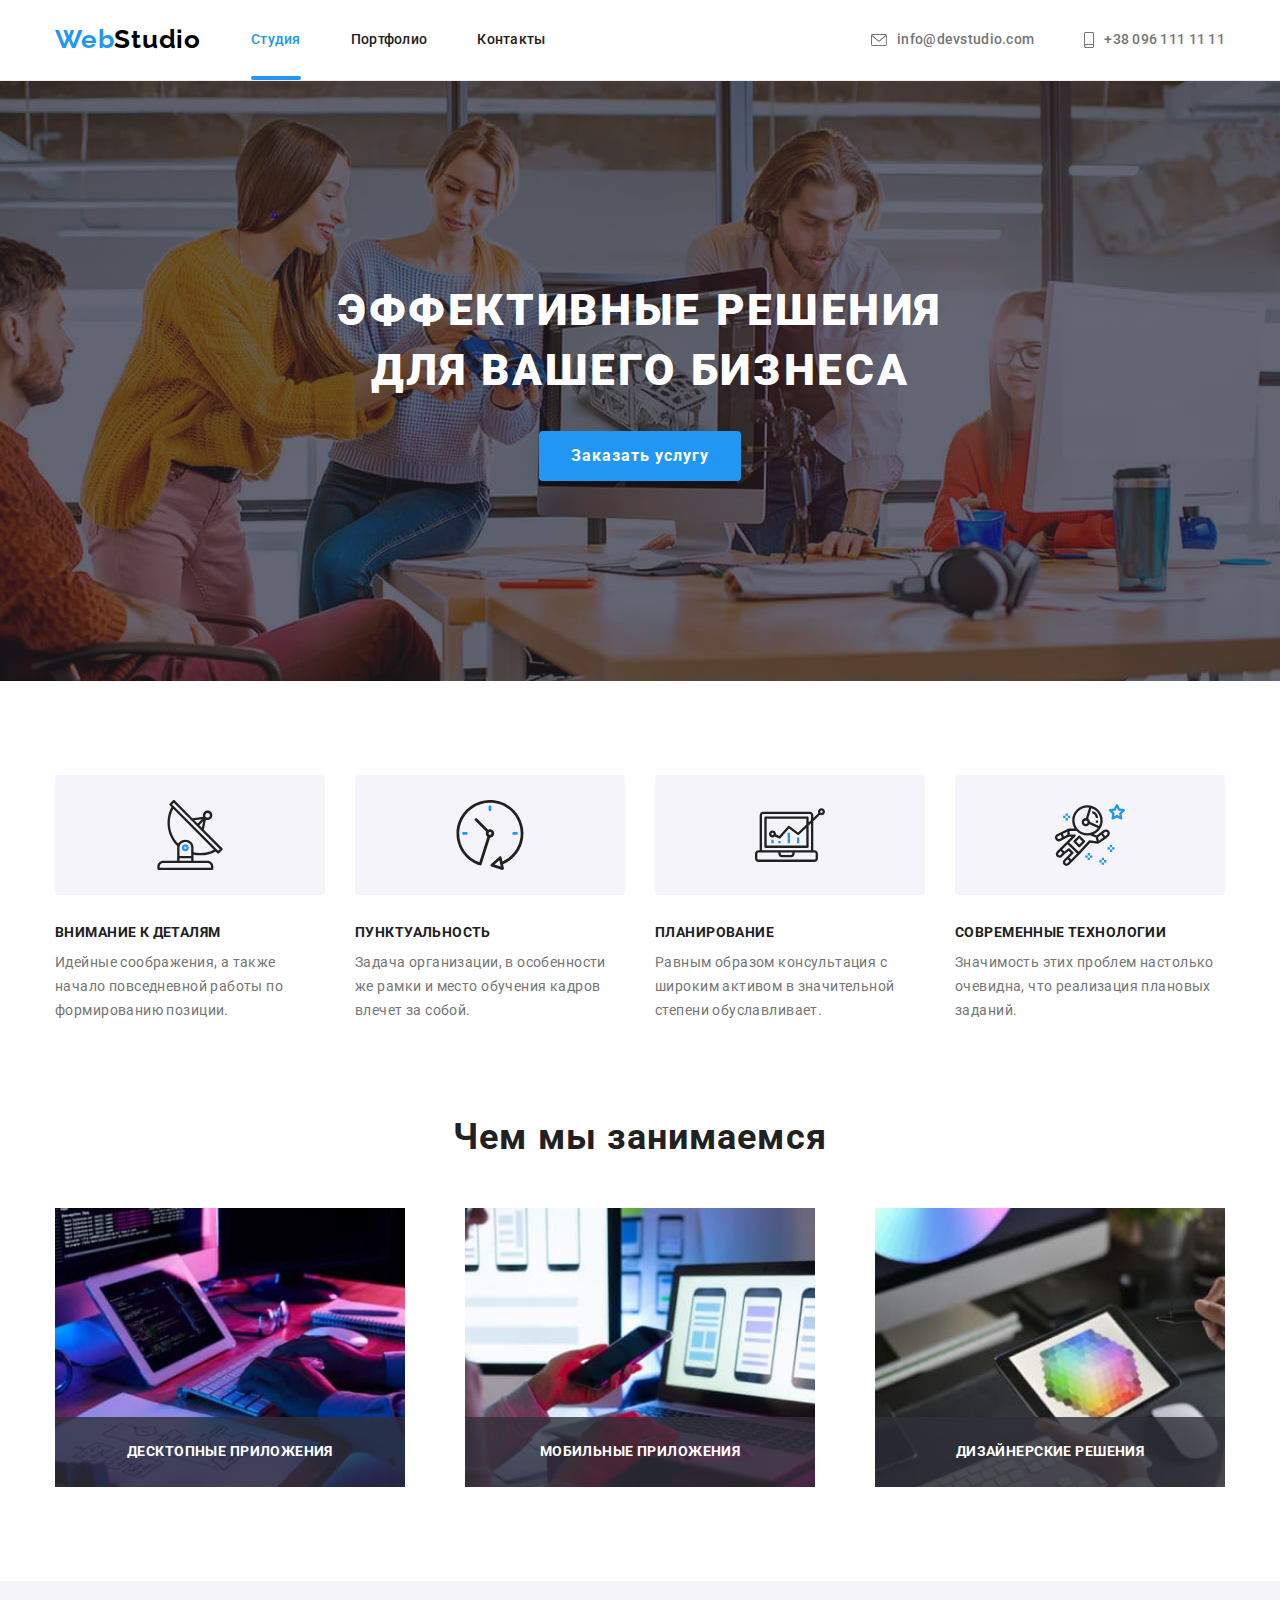
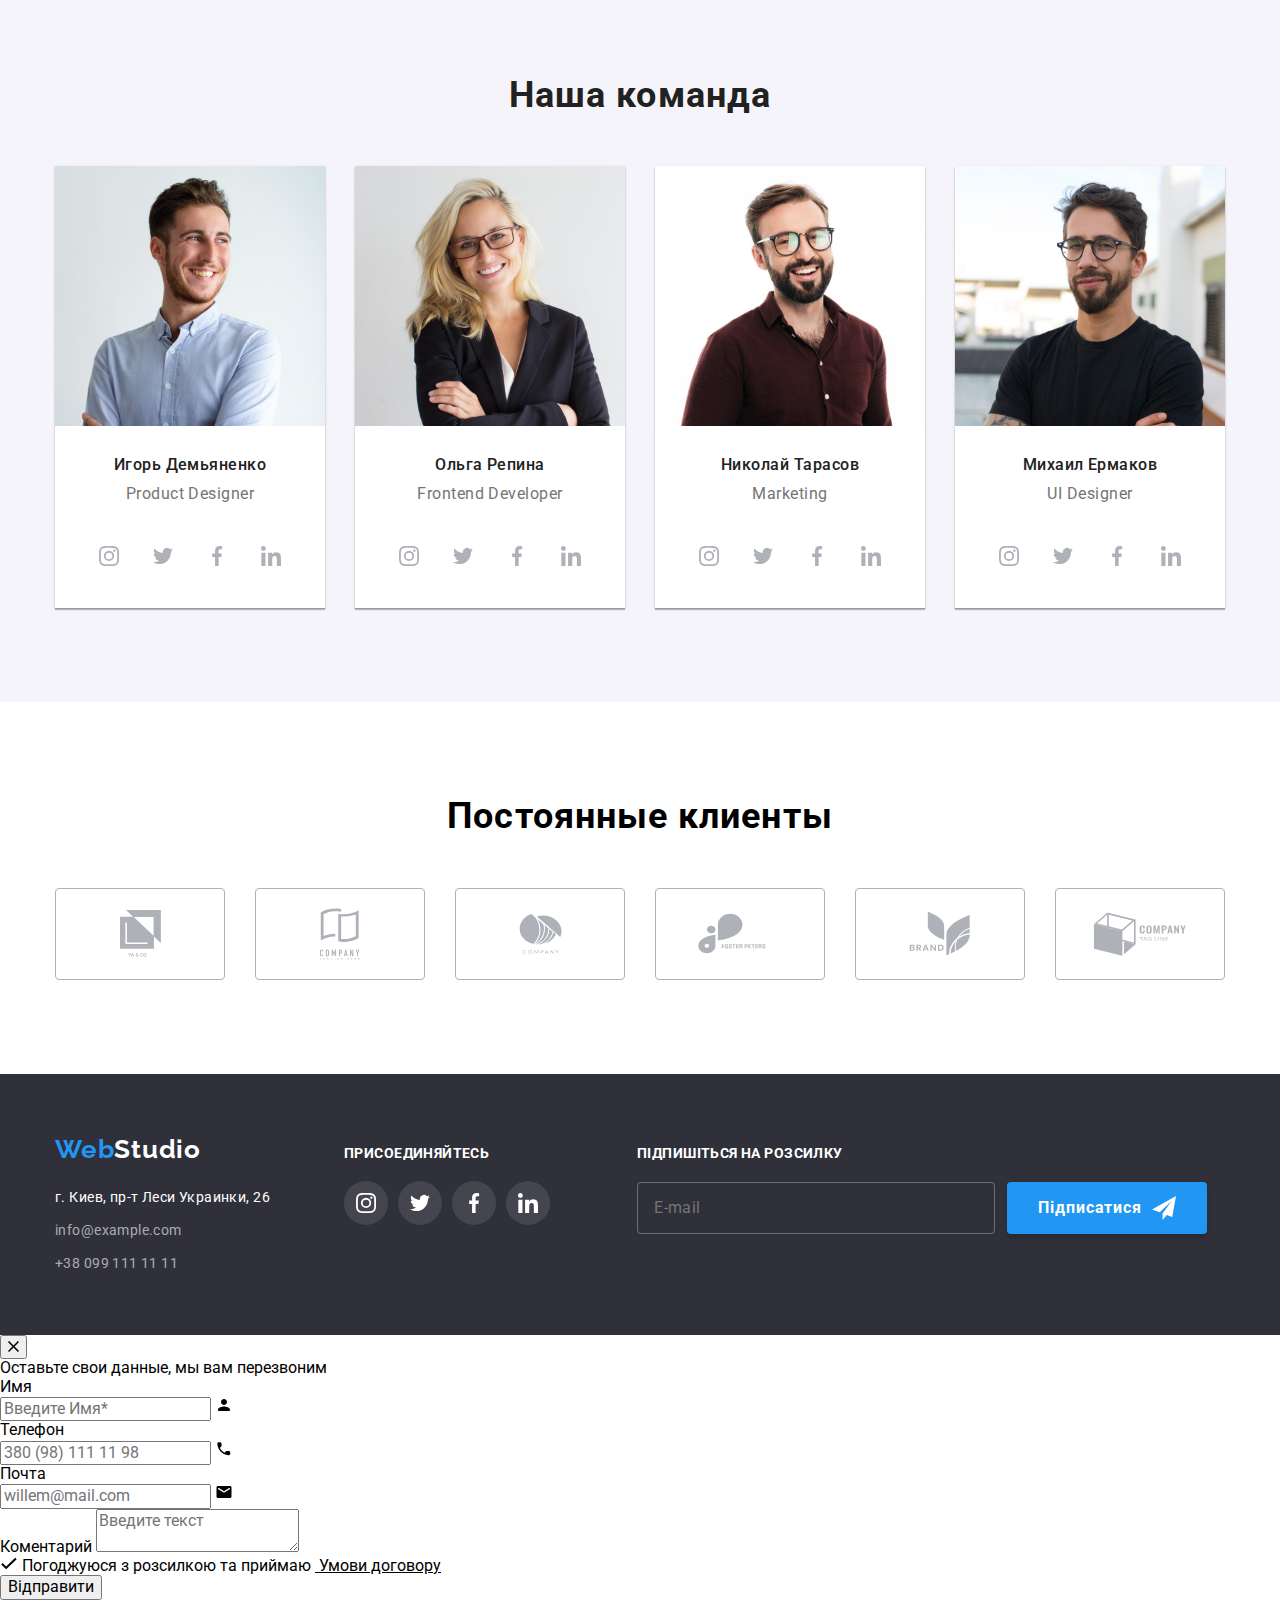
==== commit ea2ae4b7: "problems at work" ====
--- a/index.html
+++ b/index.html
@@ -14,22 +14,22 @@
     <link rel="preconnect" href="https://fonts.gstatic.com" crossorigin>
     <link href="https://fonts.googleapis.com/css2?family=Raleway:wght@700&family=Roboto:wght@400;500;700;900&display=swap" 
     rel="stylesheet">
-    <link rel="stylesheet" href="./sass/main.css">
+    <link rel="stylesheet" href="./css/main.min.css">
 </head>
 <body>
     <header class="header"> 
         <div class="container header-container">
-            <nav class="navigation">
-                <a class="logo navigation__logo animate__animated animate__bounce link" href="./index.html" >Web<span>Studio</span></a>
-                <ul class="navigation__list list">
-                    <li class="navigation__item"><a href="" class="navigation__link link current">Студия</a></li>
-                    <li class="navigation__item"><a href="./portfolio.html" class="navigation__link link">Портфолио</a></li>
-                    <li class="navigation__item"><a href="" class="navigation__link link">Контакты</a></li>
+            <nav class="header-nav">
+                <a class="header-logo animate__animated animate__bounce link" href="./index.html" >Web<span>Studio</span></a>
+                <ul class="header-list list">
+                    <li class="header-item"><a href="" class="header-link link current">Студия</a></li>
+                    <li class="header-item"><a href="./portfolio.html" class="header-link link">Портфолио</a></li>
+                    <li class="header-item"><a href="" class="header-link link">Контакты</a></li>
                 </ul>
             </nav>          
-                <ul class="connect header__connect list">
-                    <li class="connect__mail "><a href="mailto:info@devstudio.com" class="contacts-link link"><svg class="contact-icon" width="16" height="12"><use href="./img/comp.svg#icon-email"></use></svg> info@devstudio.com</a></li>
-                    <li class="connect__tel "><a href="tel:+380961111111" class="contacts-link link"><svg class="contact-icon" width="10" height="16"><use href="./img/comp.svg#icon-smart"></use></svg> +38 096 111 11 11</a></li>
+                <ul class="header-connect list">
+                    <li class="header-mail "><a href="mailto:info@devstudio.com" class="contacts-link link"><svg class="contact-icon" width="16" height="12"><use href="./img/comp.svg#icon-email"></use></svg> info@devstudio.com</a></li>
+                    <li class="header-tel "><a href="tel:+380961111111" class="contacts-link link"><svg class="contact-icon" width="10" height="16"><use href="./img/comp.svg#icon-smart"></use></svg> +38 096 111 11 11</a></li>
                 </ul>         
         </div>
     </header>
@@ -43,41 +43,41 @@
         <section class="mix">
             <div class="container">
                 <ul class="mix-list">
-                    <li class="mix-list__item list">
-                        <div class="mix-list__icon-container">
-                            <svg class="mix-list__icon" width="70" height="70" >
+                    <li class="mix-item list">
+                        <div class="pictures-icon-container">
+                            <svg class="pictures-icon" width="70" height="70" >
                                 <use href="./img/comp.svg#icon-antenna-1"></use>
                             </svg>
                         </div>
-                        <h3 class="mix-list__titel">Внимание к деталям</h3>
-                        <p class="mix-list__text"  >Идейные соображения, а также начало повседневной работы по формированию позиции.</p>
-                    </li>
-                    <li class="mix-list__item list">
-                        <div class="mix-list__icon-container">
-                            <svg class="mix-list__icon" width="70" height="70" >
+                        <h3 class="mix-titel">Внимание к деталям</h3>
+                        <p class="mix-text"  >Идейные соображения, а также начало повседневной работы по формированию позиции.</p>
+                    </li>
+                    <li class="mix-item list">
+                        <div class="pictures-icon-container">
+                            <svg class="pictures-icon" width="70" height="70" >
                                 <use href="./img/comp.svg#icon-clock"></use>
                             </svg>
                         </div>
-                    <h2 class="mix-list__titel">Пунктуальность</h2>
-                        <p class="mix-list__text">Задача организации, в особенности же рамки и место обучения кадров влечет за собой.</p>
-                    </li>
-                    <li class="mix-list__item list">
-                        <div class="mix-list__icon-container">
-                            <svg class="mix-list__icon" width="70" height="70" >
+                    <h2 class="mix-titel">Пунктуальность</h2>
+                        <p class="mix-text">Задача организации, в особенности же рамки и место обучения кадров влечет за собой.</p>
+                    </li>
+                    <li class="mix-item list">
+                        <div class="pictures-icon-container">
+                            <svg class="pictures-icon" width="70" height="70" >
                                 <use href="./img/comp.svg#icon-diagram"></use>
                             </svg>
                         </div>
-                    <h2 class="mix-list__titel">Планирование</h2>
-                        <p class="mix-list__text">Равным образом консультация с широким активом в значительной степени обуславливает.</p>
-                    </li>
-                    <li class="mix-list__item list">
+                    <h2 class="mix-titel">Планирование</h2>
+                        <p class="mix-text">Равным образом консультация с широким активом в значительной степени обуславливает.</p>
+                    </li>
+                    <li class="mix-item list">
                         <div class="pictures-icon-container">
                             <svg class="pictures-icon" width="70" height="70" >
                                 <use href="./img/comp.svg#icon-astronaut"></use>
                             </svg>
                         </div>
-                    <h2 class="mix-list__titel">Современные технологии</h2>
-                        <p class="mix-list__text">Значимость этих проблем настолько очевидна, что реализация плановых заданий.</p>
+                    <h2 class="mix-titel">Современные технологии</h2>
+                        <p class="mix-text">Значимость этих проблем настолько очевидна, что реализация плановых заданий.</p>
                     </li>
                 </ul>
             </div>
@@ -372,7 +372,7 @@
                     <svg class="modal-button-icon" width="11"  height="11">
                         <use href="./img/comp.svg#icon-vector"></use>
                     </svg>
-                </a>
+                </a>   
             </button>
             <p class="modal-title">Оставьте свои данные, мы вам перезвоним</p>
             <form class="modal-form">
--- a/css/main.min.css
+++ b/css/main.min.css
@@ -0,0 +1 @@
+:root{--first-titel-color: #212121;--second-titel-color: #757575;--third-titel-color:#FFFFFF;--accent-color: #2196f3;--main-page-color: #212121;--light: #f5f4fa}a,p,h1,h2,h3,h4,h5,h6,ul{margin:0;padding-left:0}address{font-style:normal}a{color:currentColor}button{cursor:pointer}img{display:block;max-width:100%;height:auto}.visually-hidden{position:absolute;width:1px;height:1px;margin:-1px;border:0;padding:0;white-space:nowrap;clip-path:inset(100%);clip:rect(0 0 0 0);overflow:hidden}body{margin:0;font-family:"Roboto",sans-serif}.list{list-style:none}.link{text-decoration:none}.container{max-width:1200px;margin-left:auto;margin-right:auto;padding-left:15px;padding-right:15px}.header{padding-top:24px;padding-bottom:25px;border-bottom:1px solid #ececec}.header>.container{display:flex;align-items:center}.header-nav,.header-list{display:flex;align-items:center}.header-logo{margin-right:93px;font-family:"Raleway";font-weight:700;font-size:26px;line-height:1.2;letter-spacing:.03em;margin-right:50px;color:#2196f3}.header-nav span{color:#000}.header-item:not(:last-child){margin-right:50px}.header-link{display:block;font-weight:500;font-size:14px;line-height:1.14;letter-spacing:.02em;color:var(--first-titel-color);transition-property:color;transition-duration:250ms;transition-timing-function:cubic-bezier(0.4, 0, 0.2, 1)}.header-link:hover,.header-link:focus{color:var(--accent-color)}.header-connect{margin-left:auto;display:flex;align-items:center;gap:50px}.header-tel{font-weight:500;font-size:14px;line-height:1.14;letter-spacing:.02em;color:var(--second-titel-color);transition:background-color 250ms cubic-bezier(0.4, 0, 0.2, 1),color 250ms cubic-bezier(0.4, 0, 0.2, 1)}.header-tel:hover,.header-tel:focus{color:var(--accent-color)}.header-mail{font-family:"Roboto";font-style:normal;font-weight:500;font-size:14px;line-height:1.14;letter-spacing:.02em;color:var(--second-titel-color);transition:background-color 250ms cubic-bezier(0.4, 0, 0.2, 1),color 250ms cubic-bezier(0.4, 0, 0.2, 1)}.header-mail:hover,.header-mail:focus{color:var(--accent-color)}.current{position:relative;color:var(--accent-color)}.current::after{display:block;position:absolute;content:"";width:100%;height:4px;border-radius:3px;left:0;background-color:#2196f3;bottom:-32px}.contacts-link{font-size:14px;line-height:1.14;letter-spacing:.02em;color:var(--secondary-page-color);display:flex;align-items:center;transition-property:color;transition-duration:250ms;transition-timing-function:cubic-bezier(0.4, 0, 0.2, 1)}.contacts-link:hover,.contacts-link:focus{color:var(--accent-color)}.contact-icon{fill:currentColor;margin-right:10px;background-position:center}.hero{background-color:#2f303a;padding:200px 0;background-image:linear-gradient(rgba(47, 48, 58, 0.4), rgba(47, 48, 58, 0.4)),url(../img/Img-hero-con.jpg);background-repeat:no-repeat;background-position:center;background-size:cover}.hero-content{text-align:center;margin-left:auto;margin-right:auto}.hero-pre-titel{font-family:"Roboto",sans-serif;font-weight:900;font-size:44px;line-height:1.36;letter-spacing:.06em;text-align:center;margin-left:auto;margin-right:auto;text-transform:uppercase;margin-bottom:30px;max-width:696px;color:#fff}.hero-btn{min-width:200px;min-height:50px;padding:10px 32px;font-family:var(--main-font);font-weight:700;font-size:16px;line-height:1.88;letter-spacing:.06em;cursor:pointer;color:#fff;background-color:var(--accent-color);border:none;box-shadow:0px 4px 4px rgba(0,0,0,.15);border-radius:4px}.hero-btn:hover,.hero-btn:focus{background-color:#188ce8;border:none}.mix{padding-top:94px;padding-bottom:94px}.mix-item{width:270px}.mix-item:last-child{margin-right:0}.pictures-icon-container{display:flex;height:120px;margin-bottom:30px;align-items:center;justify-content:center;border-radius:4px;background-color:var(--light)}.mix-list{display:flex;gap:30px}.mix-titel{font-weight:700;font-size:14px;line-height:1.14;letter-spacing:.03em;text-transform:uppercase;margin-bottom:10px;color:#212121}.mix-text{font-weight:400;font-size:14px;line-height:1.71;letter-spacing:.03em;color:#757575}.about{padding-top:0px;padding-bottom:94px}.about-titel{font-family:"Roboto",sans-serif;font-weight:700;font-size:36px;line-height:1.16;text-align:center;letter-spacing:.03em;margin-top:0px;margin-bottom:50px;color:#212121}.about-list{display:flex;gap:30px}.about-item{margin-right:30px}.about-item:last-child{margin-right:0}.about-top-wrap{position:relative}.about-top-text{position:absolute;bottom:0;left:0;width:100%;height:70px;font-weight:700;font-size:14px;line-height:1.14;text-align:center;letter-spacing:.03em;text-transform:uppercase;color:#fff;background:rgba(47,48,58,.8);display:flex;align-items:center;justify-content:center}.team{padding-top:94px;padding-bottom:94px;background-color:#f5f4fa}.team-box{box-sizing:border-box;background-color:#fff;box-shadow:0px 1px 3px rgba(0,0,0,.12),0px 1px 1px rgba(0,0,0,.14),0px 2px 1px rgba(0,0,0,.2);border-radius:0px 0px 4px 4px}.team-titel{font-family:"Roboto",sans-serif;font-weight:700;font-size:36px;line-height:1.16;text-align:center;letter-spacing:.03em;margin-top:0px;margin-bottom:50px;color:#212121}.team-wrapper{padding-top:30px;padding-bottom:30px}.team-name{font-weight:500;font-size:16px;line-height:1.18;text-align:center;letter-spacing:.03em;margin-bottom:10px;color:#212121}.team-profession{font-size:16px;line-height:1.18;text-align:center;letter-spacing:.03em;margin-bottom:30px;margin-top:10px;color:#757575}.team-list{display:flex;column-gap:30px}.team-item{width:calc((100% - 60px)/3);border-radius:0 0 0 0;background-color:#fff;width:270px}.barbers-soc{display:flex;justify-content:center;gap:10px}.barbers-soc-link{width:44px;height:44px;border-radius:50%;background-color:#fff;display:flex;align-items:center;justify-content:center;transition:background-color 250ms cubic-bezier(0.4, 0, 0.2, 1),color 250ms cubic-bezier(0.4, 0, 0.2, 1)}.barbers-soc-icon{fill:#afb1b8;transition-property:fill;transition-duration:250ms;transition-timing-function:cubic-bezier(0.4, 0, 0.2, 1)}.barbers-soc-link:hover{background-color:#2196f3}.barbers-soc-link:hover .barbers-soc-icon{fill:#fff;transition:background-color 250ms cubic-bezier(0.4, 0, 0.2, 1)}.barbers-soc-item{width:170px;height:92px}.barbers-soc-item{width:44px;height:44px}.hero-two{padding-top:94px;padding-bottom:94px}.hero-menu-list{display:flex;gap:8px;justify-content:center;margin-bottom:50px}.hero-two-list{display:flex;flex-wrap:wrap;gap:30px;padding-bottom:0px}.hero-two-item{width:calc((100% - 60px)/3);width:370px}.hero-two-item:hover .hero-two-top-text{transform:translateY(0%)}.hero-two-wap{position:relative;overflow:hidden}.hero-two-link{display:block;transition-property:box-shadow;transition-duration:250ms;transition-timing-function:cubic-bezier(0.4, 0, 0.2, 1)}.hero-two-link:hover,.hero-two-link:focus{box-shadow:0px 1px 1px rgba(0,0,0,.12),0px 4px 4px rgba(0,0,0,.06),1px 4px 6px rgba(0,0,0,.16)}.hero-two-wan{position:absolute;background:rgba(33,150,243,.9);right:0;top:0;padding-top:63px;padding-right:24px;padding-bottom:63px;padding-left:24px;width:100%;height:100%;transform:translateY(101%);transition:transform 250ms cubic-bezier(0.4, 0, 0.2, 1)}.hero-two-link:hover .hero-two-wan{transform:translateY(0);opacity:1}.hero-two-top-text{text-align:left;font-size:18px;line-height:1.6;letter-spacing:.03em;color:#fff}.hero-two-btn{padding-left:22px;padding-right:22px;padding-top:6px;padding-bottom:6px;font-family:var(--main-font);color:var(--main-page-color);font-weight:500;font-size:16px;line-height:1.6;letter-spacing:.03em;text-align:center;background-color:var(--light);cursor:pointer;border:none;border-radius:4px;transition-property:color,background-color,box-shadow;transition-duration:250ms;transition-timing-function:cubic-bezier(0.4, 0, 0.2, 1)}.hero-two-btn:hover,.hero-two-btn:focus{color:#fff;background-color:var(--accent-color);box-shadow:0px 3px 1px rgba(0,0,0,.1),0px 1px 2px rgba(0,0,0,.08),0px 2px 2px rgba(0,0,0,.12)}.hero-two-w{padding:20px 24px 20px 24px;border-left:24px;border-right:24px;border-bottom:20px;border:1px solid #eee;border-top:none}.hero-two-title{font-weight:700;font-size:18px;line-height:2;letter-spacing:.06em;margin-bottom:9px;color:#212121}.hero-two-text{font-weight:400;font-size:16px;line-height:1.875;letter-spacing:.03em;color:#757575}.portfolio-filter-item{margin-right:8px}.portfolio-filter-item:last-child{margin-right:0}.current-top{color:#fff;background-color:var(--accent-color);box-shadow:0px 3px 1px rgba(0,0,0,.1),0px 1px 2px rgba(0,0,0,.08),0px 2px 2px rgba(0,0,0,.12)}.clients{padding-top:94px;padding-bottom:94px}.clients-title{margin-bottom:50px;font-weight:700;font-size:36px;line-height:1.16;letter-spacing:.03em;text-align:center}.clients-list{display:flex;justify-content:center}.clients-item:not(:last-child){margin-right:30px}.clients-item{width:170px;height:92px}.clients-link{display:flex;height:100%;align-items:center;justify-content:center;color:#afb1b8;border:1px solid #afb1b8;border-radius:4px;transition-property:color,border-color;transition-duration:250ms;transition-timing-function:cubic-bezier(0.4, 0, 0.2, 1)}.clients-link:hover,.clients-link:focus{color:var(--accent-color);border-color:var(--accent-color)}.clients-icon{fill:currentColor}.contacts{background-color:#2f303a;padding-top:60px;padding-bottom:60px}.container-footer{display:inline-grid;align-items:baseline}.container-footer:not(:last-child){margin-right:70px}.conacts-address{font-style:normal}.conacts-address{font-style:normal}.conacts-logo{font-family:"Raleway";font-weight:700;font-size:26px;line-height:1.19;letter-spacing:.03em;margin-bottom:20px;display:inline-block;color:#2196f3}.contacts span{color:#fff}.conacts-list{font-style:normal}.mail-link,.conacts-map{margin-bottom:9px}.tel-link{margin-bottom:0px}.conacts-item:not(:last-child){margin-bottom:9px}.conacts-map{font-weight:400;font-size:14px;line-height:1.7142857143;letter-spacing:.03em;color:#fff;transition-property:color;transition-duration:250ms;transition-timing-function:cubic-bezier(0.4, 0, 0.2, 1)}.conacts-map:hover,.conacts-map:focus{color:var(--accent-color)}.mail-link{font-weight:400;font-size:14px;line-height:1.7142857143;letter-spacing:.03em;color:rgba(255,255,255,.6);transition-property:color;transition-duration:250ms;transition-timing-function:cubic-bezier(0.4, 0, 0.2, 1)}.mail-link:hover,.mail-link:focus{color:var(--accent-color)}.tel-link{font-weight:400;font-size:14px;line-height:1.7142857143;letter-spacing:.03em;color:rgba(255,255,255,.6);transition-property:color;transition-duration:250ms;transition-timing-function:cubic-bezier(0.4, 0, 0.2, 1)}.tel-link:hover,.tel-link:focus{color:var(--accent-color)}.footer-titel{font-family:"Roboto",sans-serif;margin-top:0;margin-bottom:20px;font-weight:700;font-size:14px;line-height:16px;letter-spacing:.03em;text-transform:uppercase;color:#fff}.footer-soc-link{display:flex;align-items:center;justify-content:center;height:100%;color:#fff;background-color:rgba(255,255,255,.1);border-radius:50%;transition-property:background-color;transition-duration:250ms;transition-timing-function:cubic-bezier(0.4, 0, 0.2, 1)}.footer-soc-icon{fill:#fff}.footer-soc-link:hover{background-color:#2196f3}.footer-soc-link:hover .barbers-soc-icon{fill:#fff}.footer-container-subscribe{margin-left:auto;display:inline-grid;margin-left:13px}.footer-subscribe-title{margin-bottom:20px;font-weight:700;font-size:14px;line-height:1.14;letter-spacing:.03em;text-transform:uppercase;color:#fff}.email-form{display:flex}.email-form-input{margin-right:12px;padding:15px 16px;min-width:358px;background-color:rgba(0,0,0,0);border:1px solid rgba(255,255,255,.3);border-radius:4px;font-size:16px;line-height:1.25;letter-spacing:.03em;color:rgba(255,255,255,.9);outline:rgba(0,0,0,0)}.email-form-btn{display:flex;justify-content:center;align-items:center}.form-btn-icon{fill:#fff;margin-left:10px}.btn{min-width:200px;min-height:50px;padding:10px 28px;font-family:var(--main-font);font-weight:700;font-size:16px;line-height:1.88;letter-spacing:.06em;cursor:pointer;color:#fff;background-color:var(--accent-color);border:none;box-shadow:0px 4px 4px rgba(0,0,0,.15);border-radius:4px;transition-property:background-color;transition-duration:250ms;transition-timing-function:cubic-bezier(0.4, 0, 0.2, 1)}.btn:hover,.btn:focus{background-color:#188ce8;border:none}/*# sourceMappingURL=main.min.css.map */